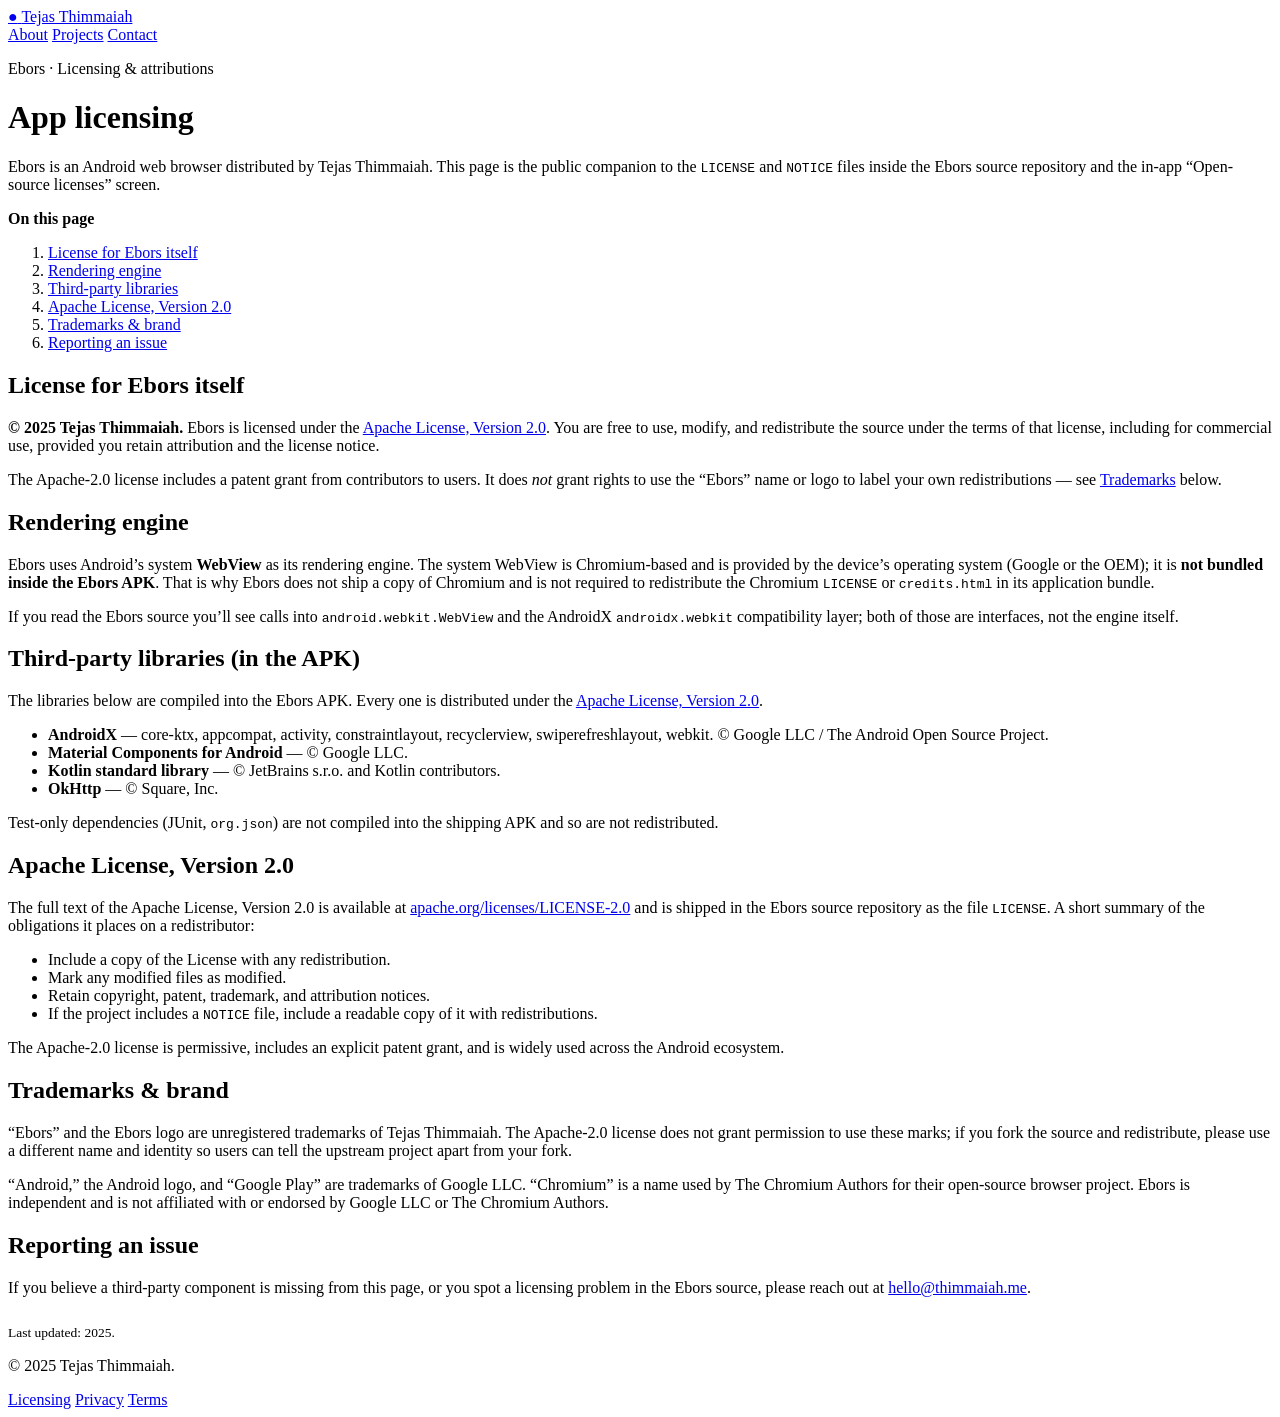
==== applicencing.html @ 02010a13 "initiater" ====
<!doctype html>
<html lang="en">
<head>
  <meta charset="utf-8">
  <meta name="viewport" content="width=device-width, initial-scale=1">
  <meta name="theme-color" content="#c66744">
  <title>App licensing &mdash; Ebors &middot; Tejas Thimmaiah</title>
  <meta name="description" content="Licensing and open-source attributions for the Ebors Android browser.">
  <link rel="stylesheet" href="assets/style.css">
  <link rel="icon" type="image/svg+xml" href="assets/favicon.svg">
</head>
<body>

<header class="site-header">
  <div class="wrap header-row">
    <a href="/" class="brand">
      <span class="brand-mark">●</span>
      <span class="brand-name">Tejas Thimmaiah</span>
    </a>
    <nav class="site-nav">
      <a href="/#about">About</a>
      <a href="/#projects">Projects</a>
      <a href="/#contact">Contact</a>
    </nav>
  </div>
</header>

<main class="doc">
  <div class="wrap">
    <p class="doc-eyebrow">Ebors · Licensing &amp; attributions</p>
    <h1>App licensing</h1>
    <p>
      Ebors is an Android web browser distributed by Tejas Thimmaiah.
      This page is the public companion to the <code>LICENSE</code> and
      <code>NOTICE</code> files inside the Ebors source repository
      and the in-app &ldquo;Open-source licenses&rdquo; screen.
    </p>

    <div class="toc">
      <strong>On this page</strong>
      <ol>
        <li><a href="#license">License for Ebors itself</a></li>
        <li><a href="#engine">Rendering engine</a></li>
        <li><a href="#third-party">Third-party libraries</a></li>
        <li><a href="#apache">Apache License, Version 2.0</a></li>
        <li><a href="#trademarks">Trademarks &amp; brand</a></li>
        <li><a href="#contact">Reporting an issue</a></li>
      </ol>
    </div>

    <h2 id="license">License for Ebors itself</h2>
    <p>
      <strong>&copy; 2025 Tejas Thimmaiah.</strong> Ebors is licensed
      under the
      <a href="https://www.apache.org/licenses/LICENSE-2.0" rel="noopener">Apache License, Version 2.0</a>.
      You are free to use, modify, and redistribute the source under
      the terms of that license, including for commercial use,
      provided you retain attribution and the license notice.
    </p>
    <p>
      The Apache-2.0 license includes a patent grant from contributors
      to users. It does <em>not</em> grant rights to use the
      &ldquo;Ebors&rdquo; name or logo to label your own redistributions
      &mdash; see <a href="#trademarks">Trademarks</a> below.
    </p>

    <h2 id="engine">Rendering engine</h2>
    <p>
      Ebors uses Android&rsquo;s system <strong>WebView</strong> as its
      rendering engine. The system WebView is Chromium-based and is
      provided by the device&rsquo;s operating system (Google or the
      OEM); it is <strong>not bundled inside the Ebors APK</strong>.
      That is why Ebors does not ship a copy of Chromium and is not
      required to redistribute the Chromium <code>LICENSE</code> or
      <code>credits.html</code> in its application bundle.
    </p>
    <p>
      If you read the Ebors source you&rsquo;ll see calls into
      <code>android.webkit.WebView</code> and the AndroidX
      <code>androidx.webkit</code> compatibility layer; both of those
      are interfaces, not the engine itself.
    </p>

    <h2 id="third-party">Third-party libraries (in the APK)</h2>
    <p>
      The libraries below are compiled into the Ebors APK. Every one
      is distributed under the
      <a href="#apache">Apache License, Version 2.0</a>.
    </p>
    <ul>
      <li>
        <strong>AndroidX</strong> &mdash; core-ktx, appcompat, activity,
        constraintlayout, recyclerview, swiperefreshlayout, webkit.
        &copy; Google LLC / The Android Open Source Project.
      </li>
      <li>
        <strong>Material Components for Android</strong> &mdash;
        &copy; Google LLC.
      </li>
      <li>
        <strong>Kotlin standard library</strong> &mdash;
        &copy; JetBrains s.r.o. and Kotlin contributors.
      </li>
      <li>
        <strong>OkHttp</strong> &mdash; &copy; Square, Inc.
      </li>
    </ul>
    <p>
      Test-only dependencies (JUnit, <code>org.json</code>) are not
      compiled into the shipping APK and so are not redistributed.
    </p>

    <h2 id="apache">Apache License, Version 2.0</h2>
    <p>
      The full text of the Apache License, Version 2.0 is available at
      <a href="https://www.apache.org/licenses/LICENSE-2.0" rel="noopener">apache.org/licenses/LICENSE-2.0</a>
      and is shipped in the Ebors source repository as the file
      <code>LICENSE</code>. A short summary of the obligations it
      places on a redistributor:
    </p>
    <ul>
      <li>Include a copy of the License with any redistribution.</li>
      <li>Mark any modified files as modified.</li>
      <li>Retain copyright, patent, trademark, and attribution notices.</li>
      <li>If the project includes a <code>NOTICE</code> file, include
        a readable copy of it with redistributions.</li>
    </ul>
    <p>
      The Apache-2.0 license is permissive, includes an explicit patent
      grant, and is widely used across the Android ecosystem.
    </p>

    <h2 id="trademarks">Trademarks &amp; brand</h2>
    <p>
      &ldquo;Ebors&rdquo; and the Ebors logo are unregistered
      trademarks of Tejas Thimmaiah. The Apache-2.0 license does not
      grant permission to use these marks; if you fork the source and
      redistribute, please use a different name and identity so users
      can tell the upstream project apart from your fork.
    </p>
    <p>
      &ldquo;Android,&rdquo; the Android logo, and &ldquo;Google
      Play&rdquo; are trademarks of Google LLC. &ldquo;Chromium&rdquo;
      is a name used by The Chromium Authors for their open-source
      browser project. Ebors is independent and is not affiliated with
      or endorsed by Google LLC or The Chromium Authors.
    </p>

    <h2 id="contact">Reporting an issue</h2>
    <p>
      If you believe a third-party component is missing from this
      page, or you spot a licensing problem in the Ebors source,
      please reach out at
      <a href="mailto:hello@thimmaiah.me">hello@thimmaiah.me</a>.
    </p>
    <p class="muted" style="margin-top: 28px; font-size: 13.5px;">
      Last updated: 2025.
    </p>
  </div>
</main>

<footer class="site-footer">
  <div class="wrap footer-row">
    <p>&copy; 2025 Tejas Thimmaiah.</p>
    <nav class="footer-nav">
      <a href="applicencing.html">Licensing</a>
      <a href="privacy.html">Privacy</a>
      <a href="terms.html">Terms</a>
    </nav>
  </div>
</footer>

</body>
</html>
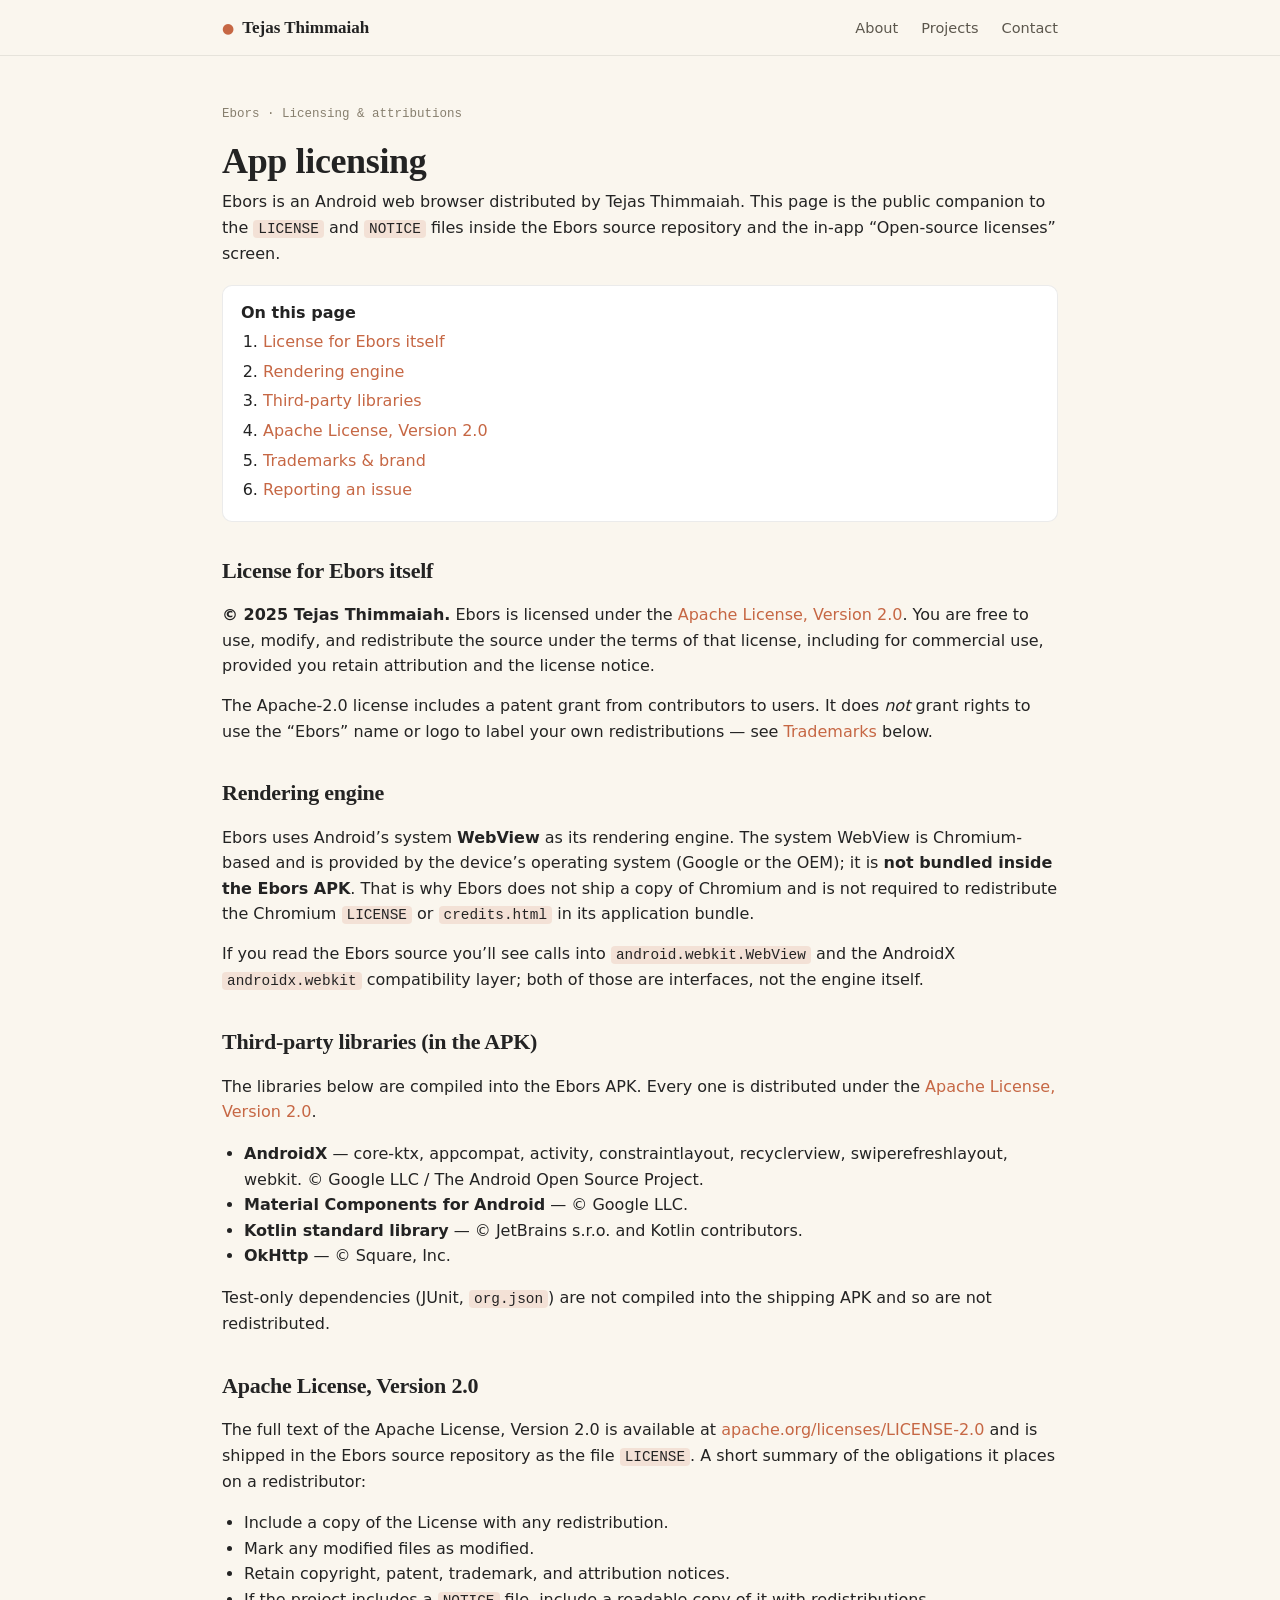
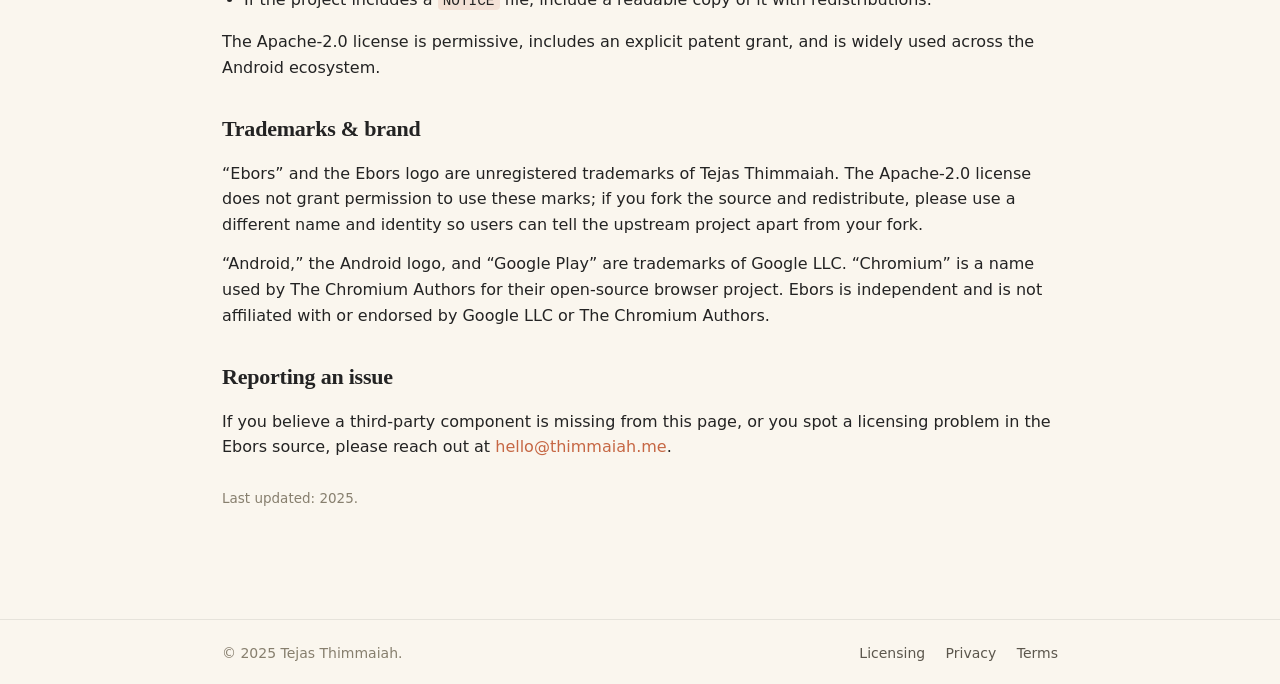
==== commit 22e7113f: "68468374" ====
--- a/applicencing.html
+++ b/applicencing.html
@@ -6,8 +6,8 @@
   <meta name="theme-color" content="#c66744">
   <title>App licensing &mdash; Ebors &middot; Tejas Thimmaiah</title>
   <meta name="description" content="Licensing and open-source attributions for the Ebors Android browser.">
-  <link rel="stylesheet" href="assets/style.css">
-  <link rel="icon" type="image/svg+xml" href="assets/favicon.svg">
+  <link rel="stylesheet" href="style.css">
+  <link rel="icon" type="image/svg+xml" href="favicon.svg">
 </head>
 <body>
 
--- a/style.css
+++ b/style.css
@@ -0,0 +1,147 @@
+/* ---- tokens ---- */
+:root {
+  --bg: #faf6ee;
+  --bg-alt: #f3ecdc;
+  --surface: #ffffff;
+  --ink: #232323;
+  --ink-soft: #5c574d;
+  --ink-faint: #877f6e;
+  --accent: #c66744;
+  --accent-soft: rgba(198, 103, 68, 0.14);
+  --stroke: rgba(0, 0, 0, 0.08);
+  --max: 880px;
+  --serif: "Iowan Old Style", "Palatino Linotype", "Book Antiqua", Georgia, serif;
+  --sans: -apple-system, BlinkMacSystemFont, "Segoe UI", Roboto, Inter, system-ui, sans-serif;
+  --mono: ui-monospace, SFMono-Regular, "Consolas", monospace;
+}
+@media (prefers-color-scheme: dark) {
+  :root {
+    --bg: #1a1817;
+    --bg-alt: #232020;
+    --surface: #232020;
+    --ink: #e8e3d8;
+    --ink-soft: #b0a89a;
+    --ink-faint: #7a7264;
+    --accent: #f0a079;
+    --accent-soft: rgba(240, 160, 121, 0.14);
+    --stroke: rgba(255, 255, 255, 0.08);
+  }
+}
+
+/* ---- base ---- */
+* { box-sizing: border-box; }
+html { scroll-behavior: smooth; }
+body {
+  margin: 0;
+  font-family: var(--sans);
+  font-size: 16px;
+  line-height: 1.6;
+  color: var(--ink);
+  background: var(--bg);
+  -webkit-font-smoothing: antialiased;
+}
+.wrap { max-width: var(--max); margin: 0 auto; padding: 0 22px; }
+a { color: var(--accent); text-decoration: none; }
+a:hover { text-decoration: underline; }
+h1, h2, h3 { font-family: var(--serif); letter-spacing: -0.01em; line-height: 1.2; margin: 0 0 12px; }
+h1 { font-size: clamp(28px, 5vw, 44px); font-weight: 600; }
+h2 { font-size: clamp(22px, 3.6vw, 32px); margin-bottom: 18px; }
+h3 { font-size: 18px; }
+p { margin: 0 0 14px; }
+code { font-family: var(--mono); font-size: 0.9em; background: var(--accent-soft);
+       padding: 1px 5px; border-radius: 4px; }
+ul { padding-left: 22px; }
+.muted { color: var(--ink-faint); }
+.eyebrow { font-family: var(--mono); font-size: 12.5px; letter-spacing: 0.08em;
+           text-transform: uppercase; color: var(--accent); margin-bottom: 12px; }
+
+/* ---- header / nav ---- */
+.site-header { border-bottom: 1px solid var(--stroke);
+               background: var(--bg); position: sticky; top: 0; z-index: 10;
+               backdrop-filter: blur(8px); }
+.header-row { display: flex; align-items: center; justify-content: space-between;
+              padding-top: 14px; padding-bottom: 14px; }
+.brand { display: flex; align-items: center; gap: 8px; color: var(--ink);
+         font-weight: 600; }
+.brand:hover { text-decoration: none; }
+.brand-mark { color: var(--accent); font-size: 14px; line-height: 1; }
+.brand-name { font-family: var(--serif); font-size: 17px; }
+.site-nav a { color: var(--ink-soft); margin-left: 18px; font-size: 14.5px; }
+.site-nav a:hover { color: var(--accent); text-decoration: none; }
+
+/* ---- hero ---- */
+.hero { padding: 64px 0 48px; }
+.hero h1 { max-width: 720px; }
+.lede { font-size: 17px; color: var(--ink-soft); max-width: 600px; }
+.hero-actions { margin-top: 26px; display: flex; gap: 10px; flex-wrap: wrap; }
+.btn { display: inline-block; padding: 10px 18px; border-radius: 999px;
+       font-size: 14.5px; font-weight: 500; transition: background 0.15s; }
+.btn-primary { background: var(--accent); color: var(--bg); }
+.btn-primary:hover { background: var(--ink); color: var(--bg); text-decoration: none; }
+.btn-ghost { background: transparent; color: var(--ink); border: 1px solid var(--stroke); }
+.btn-ghost:hover { border-color: var(--accent); color: var(--accent); text-decoration: none; }
+
+/* ---- sections ---- */
+.section { padding: 48px 0; }
+.section-alt { background: var(--bg-alt); }
+.two-col { display: grid; gap: 32px; grid-template-columns: 1.4fr 1fr; align-items: start; }
+@media (max-width: 720px) { .two-col { grid-template-columns: 1fr; } }
+.card { background: var(--surface); border: 1px solid var(--stroke);
+        border-radius: 14px; padding: 18px 20px; }
+.tag-list { list-style: none; padding: 0; margin: 0; display: flex;
+            flex-wrap: wrap; gap: 6px; }
+.tag-list li { background: var(--accent-soft); color: var(--accent);
+               padding: 4px 10px; border-radius: 999px; font-size: 13px; }
+
+/* ---- projects ---- */
+.project { padding: 24px 0; border-top: 1px solid var(--stroke); }
+.project:first-of-type { border-top: 0; padding-top: 0; }
+.project-placeholder { opacity: 0.65; }
+.project-meta { display: flex; gap: 6px; flex-wrap: wrap; margin-bottom: 10px; }
+.pill { font-family: var(--mono); font-size: 11px; letter-spacing: 0.04em;
+        text-transform: uppercase; background: var(--accent-soft);
+        color: var(--accent); padding: 3px 9px; border-radius: 999px; }
+.pill-muted { background: transparent; color: var(--ink-faint);
+              border: 1px solid var(--stroke); }
+.bullet-list { color: var(--ink-soft); }
+.project-links { font-size: 14px; color: var(--ink-soft); margin-top: 14px; }
+.project-links .dot { margin: 0 6px; color: var(--ink-faint); }
+
+/* ---- achievements ---- */
+.achievement-grid { display: grid; gap: 16px; margin-top: 20px;
+                    grid-template-columns: repeat(auto-fill, minmax(220px, 1fr)); }
+.achievement { background: var(--surface); border: 1px solid var(--stroke);
+               border-radius: 12px; padding: 16px 18px; }
+.achievement h3 { font-family: var(--sans); font-size: 15px; font-weight: 600; }
+.achievement .meta { font-family: var(--mono); font-size: 12px;
+                     color: var(--ink-faint); margin: 4px 0 8px; }
+
+/* ---- contact / footer ---- */
+.contact-list { list-style: none; padding: 0; margin: 0; }
+.contact-list li { margin: 8px 0; }
+.site-footer { border-top: 1px solid var(--stroke); padding: 22px 0;
+               font-size: 14px; color: var(--ink-faint); margin-top: 32px; }
+.footer-row { display: flex; justify-content: space-between; align-items: center;
+              flex-wrap: wrap; gap: 12px; }
+.footer-row p { margin: 0; }
+.footer-nav a { color: var(--ink-soft); margin-left: 16px; }
+.footer-nav a:hover { color: var(--accent); text-decoration: none; }
+@media (max-width: 480px) {
+  .footer-nav a { margin-left: 0; margin-right: 14px; }
+}
+
+/* ---- doc pages (licensing, privacy, terms) ---- */
+.doc { padding: 48px 0 64px; }
+.doc h1 { font-size: clamp(26px, 4.5vw, 36px); margin-bottom: 6px; }
+.doc .doc-eyebrow { font-family: var(--mono); font-size: 12.5px;
+                    color: var(--ink-faint); margin-bottom: 16px; }
+.doc h2 { margin-top: 36px; font-size: 22px; }
+.doc h3 { font-family: var(--sans); font-weight: 600; font-size: 16px;
+          margin-top: 22px; }
+.doc pre { background: var(--bg-alt); border: 1px solid var(--stroke);
+           border-radius: 8px; padding: 14px 16px; overflow-x: auto;
+           font-size: 12.5px; line-height: 1.5; }
+.doc .toc { background: var(--surface); border: 1px solid var(--stroke);
+            border-radius: 10px; padding: 14px 18px; margin: 18px 0 24px; }
+.doc .toc ol { margin: 0; padding-left: 22px; }
+.doc .toc li { margin: 4px 0; }
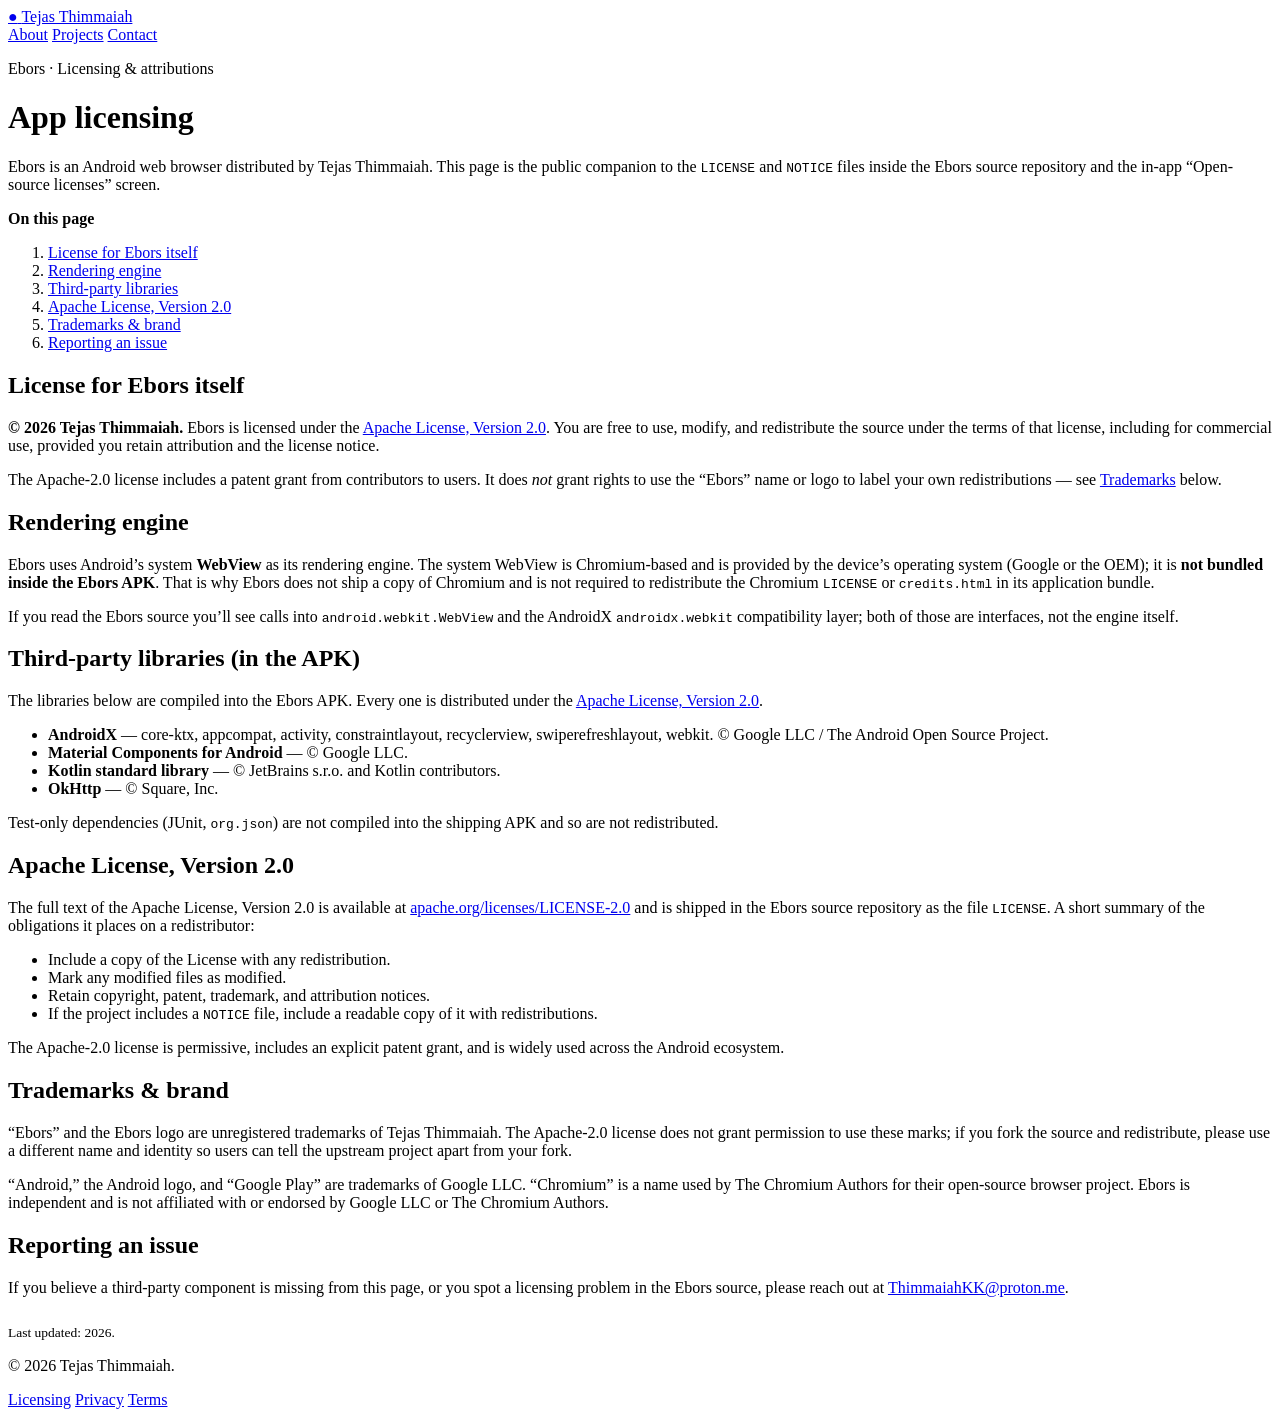
==== commit d91eefa2: "Update licensing year and asset paths in HTML" ====
--- a/applicencing.html
+++ b/applicencing.html
@@ -6,8 +6,8 @@
   <meta name="theme-color" content="#c66744">
   <title>App licensing &mdash; Ebors &middot; Tejas Thimmaiah</title>
   <meta name="description" content="Licensing and open-source attributions for the Ebors Android browser.">
-  <link rel="stylesheet" href="style.css">
-  <link rel="icon" type="image/svg+xml" href="favicon.svg">
+  <link rel="stylesheet" href="assets/style.css">
+  <link rel="icon" type="image/svg+xml" href="assets/favicon.svg">
 </head>
 <body>
 
@@ -50,7 +50,7 @@
 
     <h2 id="license">License for Ebors itself</h2>
     <p>
-      <strong>&copy; 2025 Tejas Thimmaiah.</strong> Ebors is licensed
+      <strong>&copy; 2026 Tejas Thimmaiah.</strong> Ebors is licensed
       under the
       <a href="https://www.apache.org/licenses/LICENSE-2.0" rel="noopener">Apache License, Version 2.0</a>.
       You are free to use, modify, and redistribute the source under
@@ -151,17 +151,17 @@
       If you believe a third-party component is missing from this
       page, or you spot a licensing problem in the Ebors source,
       please reach out at
-      <a href="mailto:hello@thimmaiah.me">hello@thimmaiah.me</a>.
+      <a href="mailto:ThimmaiahKK@proton.me">ThimmaiahKK@proton.me</a>.
     </p>
     <p class="muted" style="margin-top: 28px; font-size: 13.5px;">
-      Last updated: 2025.
+      Last updated: 2026.
     </p>
   </div>
 </main>
 
 <footer class="site-footer">
   <div class="wrap footer-row">
-    <p>&copy; 2025 Tejas Thimmaiah.</p>
+    <p>&copy; 2026 Tejas Thimmaiah.</p>
     <nav class="footer-nav">
       <a href="applicencing.html">Licensing</a>
       <a href="privacy.html">Privacy</a>
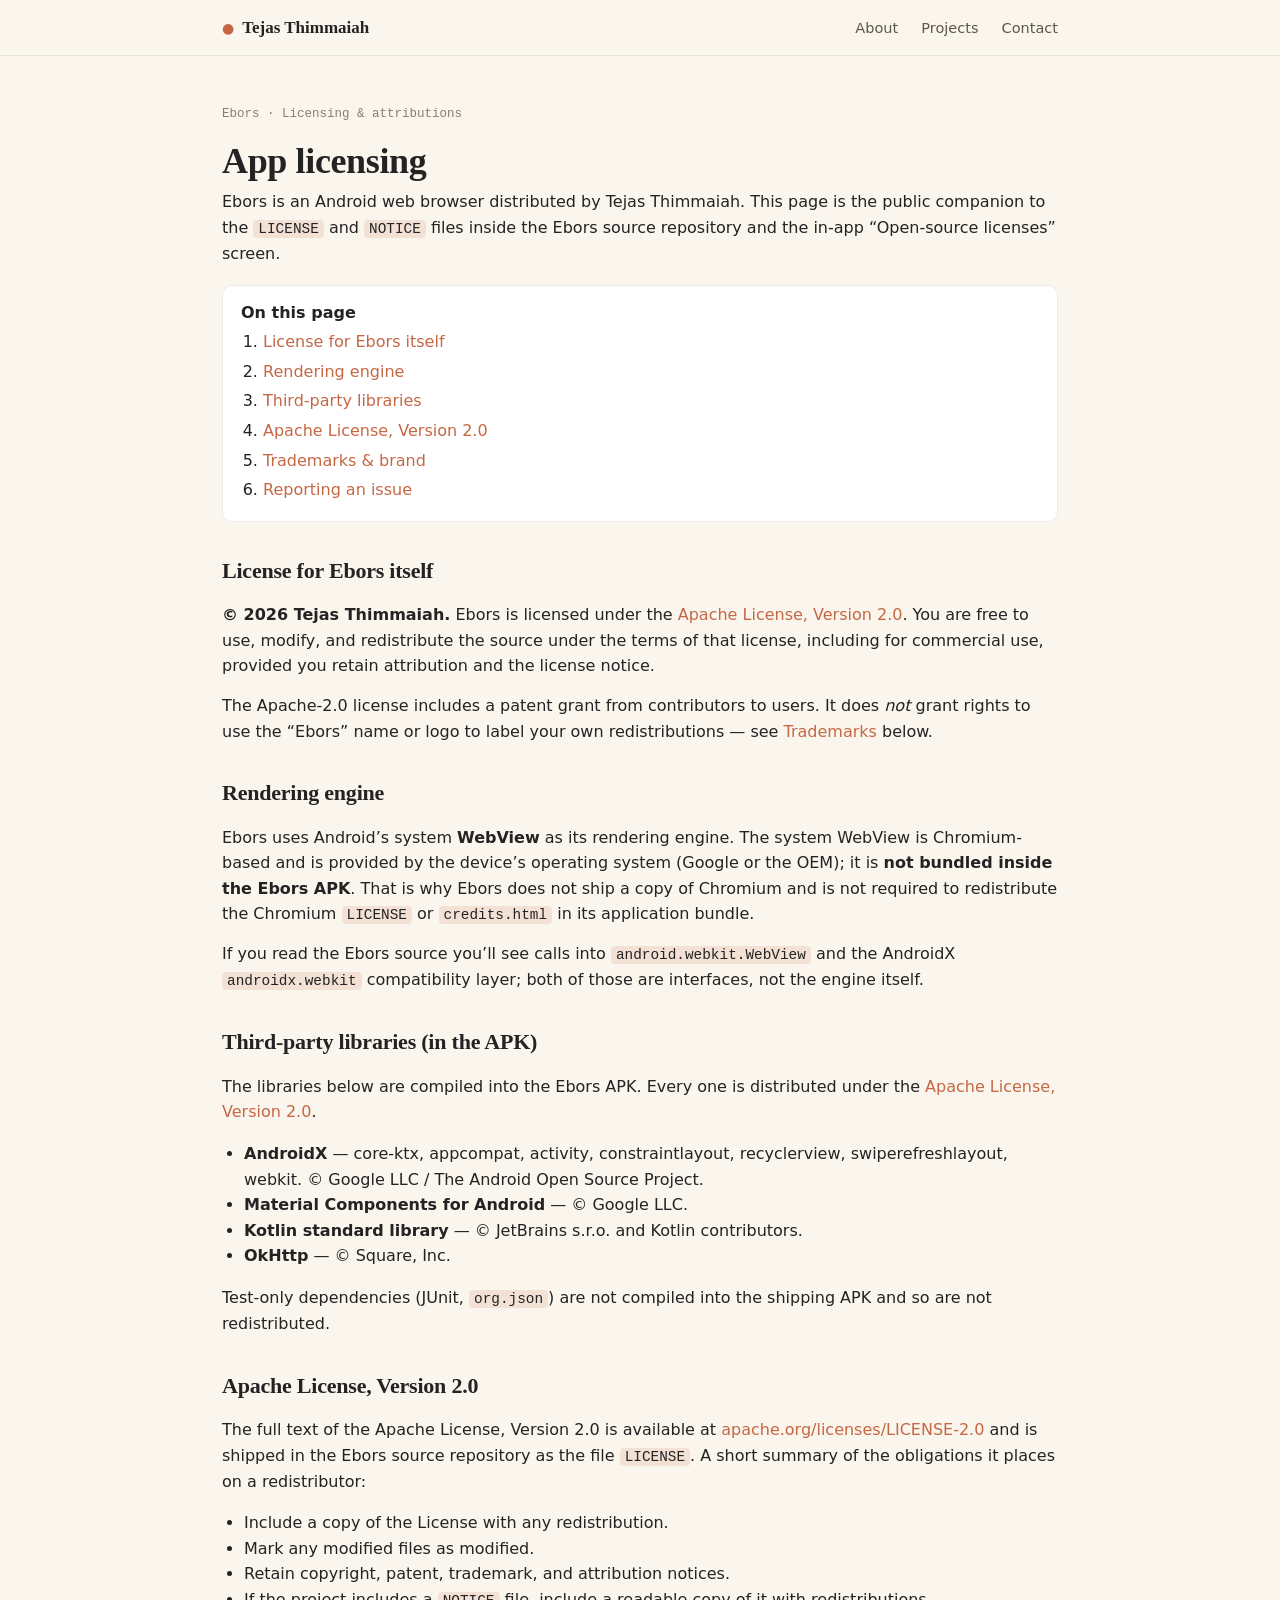
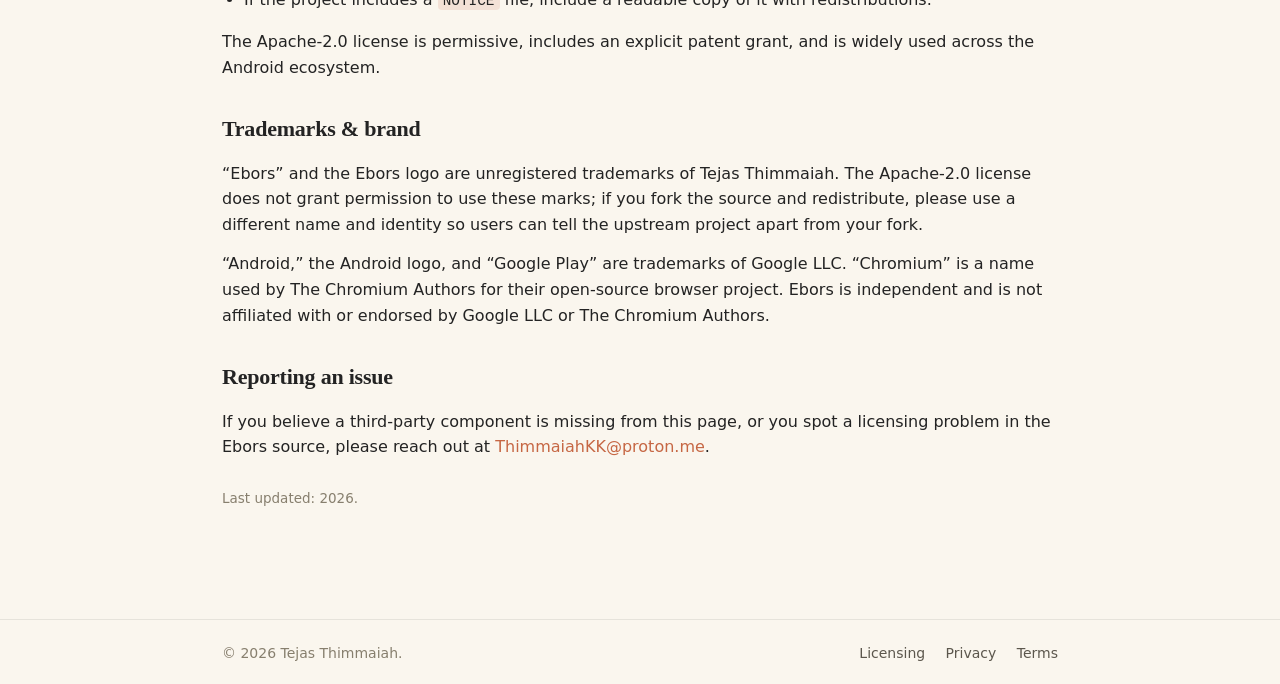
==== commit 2fb6c486: "Update stylesheet and favicon links in HTML" ====
--- a/applicencing.html
+++ b/applicencing.html
@@ -6,8 +6,8 @@
   <meta name="theme-color" content="#c66744">
   <title>App licensing &mdash; Ebors &middot; Tejas Thimmaiah</title>
   <meta name="description" content="Licensing and open-source attributions for the Ebors Android browser.">
-  <link rel="stylesheet" href="assets/style.css">
-  <link rel="icon" type="image/svg+xml" href="assets/favicon.svg">
+  <link rel="stylesheet" href="style.css">
+  <link rel="icon" type="image/svg+xml" href="favicon.svg">
 </head>
 <body>
 
--- a/style.css
+++ b/style.css
@@ -0,0 +1,147 @@
+/* ---- tokens ---- */
+:root {
+  --bg: #faf6ee;
+  --bg-alt: #f3ecdc;
+  --surface: #ffffff;
+  --ink: #232323;
+  --ink-soft: #5c574d;
+  --ink-faint: #877f6e;
+  --accent: #c66744;
+  --accent-soft: rgba(198, 103, 68, 0.14);
+  --stroke: rgba(0, 0, 0, 0.08);
+  --max: 880px;
+  --serif: "Iowan Old Style", "Palatino Linotype", "Book Antiqua", Georgia, serif;
+  --sans: -apple-system, BlinkMacSystemFont, "Segoe UI", Roboto, Inter, system-ui, sans-serif;
+  --mono: ui-monospace, SFMono-Regular, "Consolas", monospace;
+}
+@media (prefers-color-scheme: dark) {
+  :root {
+    --bg: #1a1817;
+    --bg-alt: #232020;
+    --surface: #232020;
+    --ink: #e8e3d8;
+    --ink-soft: #b0a89a;
+    --ink-faint: #7a7264;
+    --accent: #f0a079;
+    --accent-soft: rgba(240, 160, 121, 0.14);
+    --stroke: rgba(255, 255, 255, 0.08);
+  }
+}
+
+/* ---- base ---- */
+* { box-sizing: border-box; }
+html { scroll-behavior: smooth; }
+body {
+  margin: 0;
+  font-family: var(--sans);
+  font-size: 16px;
+  line-height: 1.6;
+  color: var(--ink);
+  background: var(--bg);
+  -webkit-font-smoothing: antialiased;
+}
+.wrap { max-width: var(--max); margin: 0 auto; padding: 0 22px; }
+a { color: var(--accent); text-decoration: none; }
+a:hover { text-decoration: underline; }
+h1, h2, h3 { font-family: var(--serif); letter-spacing: -0.01em; line-height: 1.2; margin: 0 0 12px; }
+h1 { font-size: clamp(28px, 5vw, 44px); font-weight: 600; }
+h2 { font-size: clamp(22px, 3.6vw, 32px); margin-bottom: 18px; }
+h3 { font-size: 18px; }
+p { margin: 0 0 14px; }
+code { font-family: var(--mono); font-size: 0.9em; background: var(--accent-soft);
+       padding: 1px 5px; border-radius: 4px; }
+ul { padding-left: 22px; }
+.muted { color: var(--ink-faint); }
+.eyebrow { font-family: var(--mono); font-size: 12.5px; letter-spacing: 0.08em;
+           text-transform: uppercase; color: var(--accent); margin-bottom: 12px; }
+
+/* ---- header / nav ---- */
+.site-header { border-bottom: 1px solid var(--stroke);
+               background: var(--bg); position: sticky; top: 0; z-index: 10;
+               backdrop-filter: blur(8px); }
+.header-row { display: flex; align-items: center; justify-content: space-between;
+              padding-top: 14px; padding-bottom: 14px; }
+.brand { display: flex; align-items: center; gap: 8px; color: var(--ink);
+         font-weight: 600; }
+.brand:hover { text-decoration: none; }
+.brand-mark { color: var(--accent); font-size: 14px; line-height: 1; }
+.brand-name { font-family: var(--serif); font-size: 17px; }
+.site-nav a { color: var(--ink-soft); margin-left: 18px; font-size: 14.5px; }
+.site-nav a:hover { color: var(--accent); text-decoration: none; }
+
+/* ---- hero ---- */
+.hero { padding: 64px 0 48px; }
+.hero h1 { max-width: 720px; }
+.lede { font-size: 17px; color: var(--ink-soft); max-width: 600px; }
+.hero-actions { margin-top: 26px; display: flex; gap: 10px; flex-wrap: wrap; }
+.btn { display: inline-block; padding: 10px 18px; border-radius: 999px;
+       font-size: 14.5px; font-weight: 500; transition: background 0.15s; }
+.btn-primary { background: var(--accent); color: var(--bg); }
+.btn-primary:hover { background: var(--ink); color: var(--bg); text-decoration: none; }
+.btn-ghost { background: transparent; color: var(--ink); border: 1px solid var(--stroke); }
+.btn-ghost:hover { border-color: var(--accent); color: var(--accent); text-decoration: none; }
+
+/* ---- sections ---- */
+.section { padding: 48px 0; }
+.section-alt { background: var(--bg-alt); }
+.two-col { display: grid; gap: 32px; grid-template-columns: 1.4fr 1fr; align-items: start; }
+@media (max-width: 720px) { .two-col { grid-template-columns: 1fr; } }
+.card { background: var(--surface); border: 1px solid var(--stroke);
+        border-radius: 14px; padding: 18px 20px; }
+.tag-list { list-style: none; padding: 0; margin: 0; display: flex;
+            flex-wrap: wrap; gap: 6px; }
+.tag-list li { background: var(--accent-soft); color: var(--accent);
+               padding: 4px 10px; border-radius: 999px; font-size: 13px; }
+
+/* ---- projects ---- */
+.project { padding: 24px 0; border-top: 1px solid var(--stroke); }
+.project:first-of-type { border-top: 0; padding-top: 0; }
+.project-placeholder { opacity: 0.65; }
+.project-meta { display: flex; gap: 6px; flex-wrap: wrap; margin-bottom: 10px; }
+.pill { font-family: var(--mono); font-size: 11px; letter-spacing: 0.04em;
+        text-transform: uppercase; background: var(--accent-soft);
+        color: var(--accent); padding: 3px 9px; border-radius: 999px; }
+.pill-muted { background: transparent; color: var(--ink-faint);
+              border: 1px solid var(--stroke); }
+.bullet-list { color: var(--ink-soft); }
+.project-links { font-size: 14px; color: var(--ink-soft); margin-top: 14px; }
+.project-links .dot { margin: 0 6px; color: var(--ink-faint); }
+
+/* ---- achievements ---- */
+.achievement-grid { display: grid; gap: 16px; margin-top: 20px;
+                    grid-template-columns: repeat(auto-fill, minmax(220px, 1fr)); }
+.achievement { background: var(--surface); border: 1px solid var(--stroke);
+               border-radius: 12px; padding: 16px 18px; }
+.achievement h3 { font-family: var(--sans); font-size: 15px; font-weight: 600; }
+.achievement .meta { font-family: var(--mono); font-size: 12px;
+                     color: var(--ink-faint); margin: 4px 0 8px; }
+
+/* ---- contact / footer ---- */
+.contact-list { list-style: none; padding: 0; margin: 0; }
+.contact-list li { margin: 8px 0; }
+.site-footer { border-top: 1px solid var(--stroke); padding: 22px 0;
+               font-size: 14px; color: var(--ink-faint); margin-top: 32px; }
+.footer-row { display: flex; justify-content: space-between; align-items: center;
+              flex-wrap: wrap; gap: 12px; }
+.footer-row p { margin: 0; }
+.footer-nav a { color: var(--ink-soft); margin-left: 16px; }
+.footer-nav a:hover { color: var(--accent); text-decoration: none; }
+@media (max-width: 480px) {
+  .footer-nav a { margin-left: 0; margin-right: 14px; }
+}
+
+/* ---- doc pages (licensing, privacy, terms) ---- */
+.doc { padding: 48px 0 64px; }
+.doc h1 { font-size: clamp(26px, 4.5vw, 36px); margin-bottom: 6px; }
+.doc .doc-eyebrow { font-family: var(--mono); font-size: 12.5px;
+                    color: var(--ink-faint); margin-bottom: 16px; }
+.doc h2 { margin-top: 36px; font-size: 22px; }
+.doc h3 { font-family: var(--sans); font-weight: 600; font-size: 16px;
+          margin-top: 22px; }
+.doc pre { background: var(--bg-alt); border: 1px solid var(--stroke);
+           border-radius: 8px; padding: 14px 16px; overflow-x: auto;
+           font-size: 12.5px; line-height: 1.5; }
+.doc .toc { background: var(--surface); border: 1px solid var(--stroke);
+            border-radius: 10px; padding: 14px 18px; margin: 18px 0 24px; }
+.doc .toc ol { margin: 0; padding-left: 22px; }
+.doc .toc li { margin: 4px 0; }
